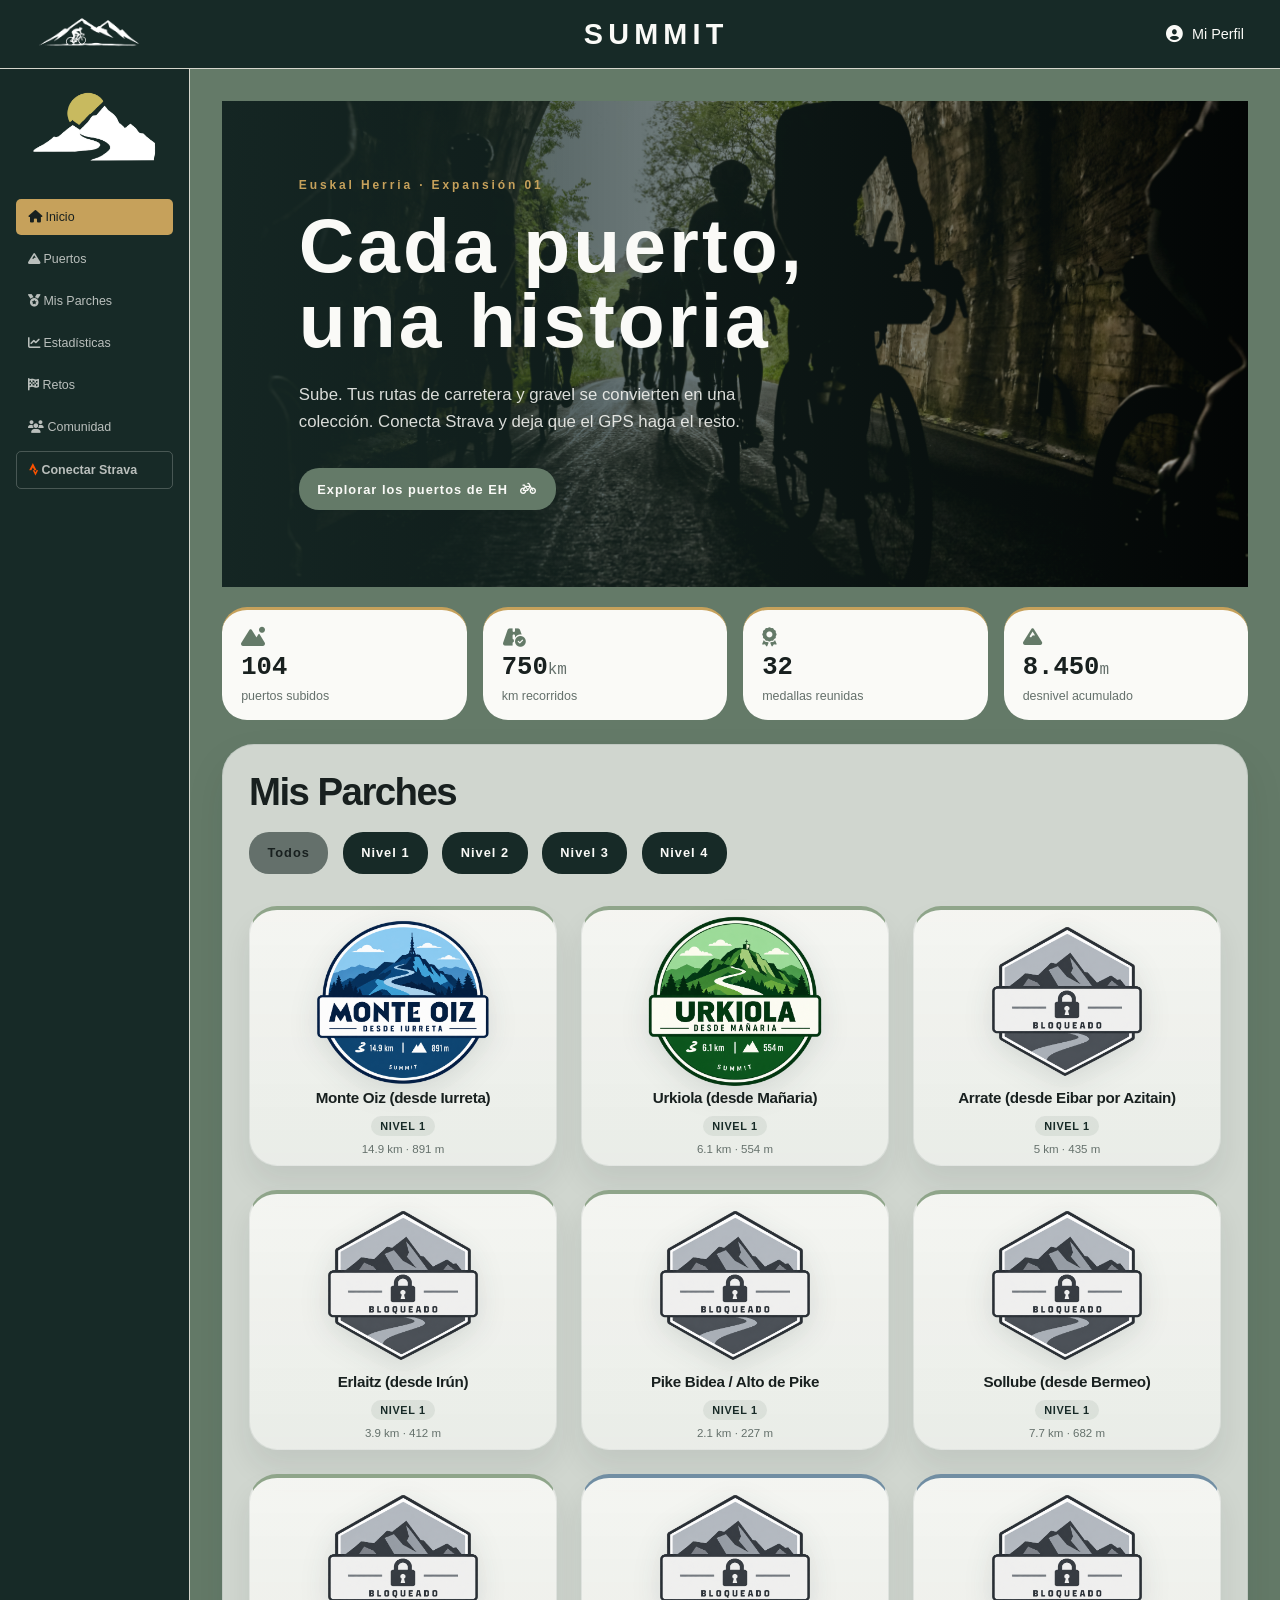
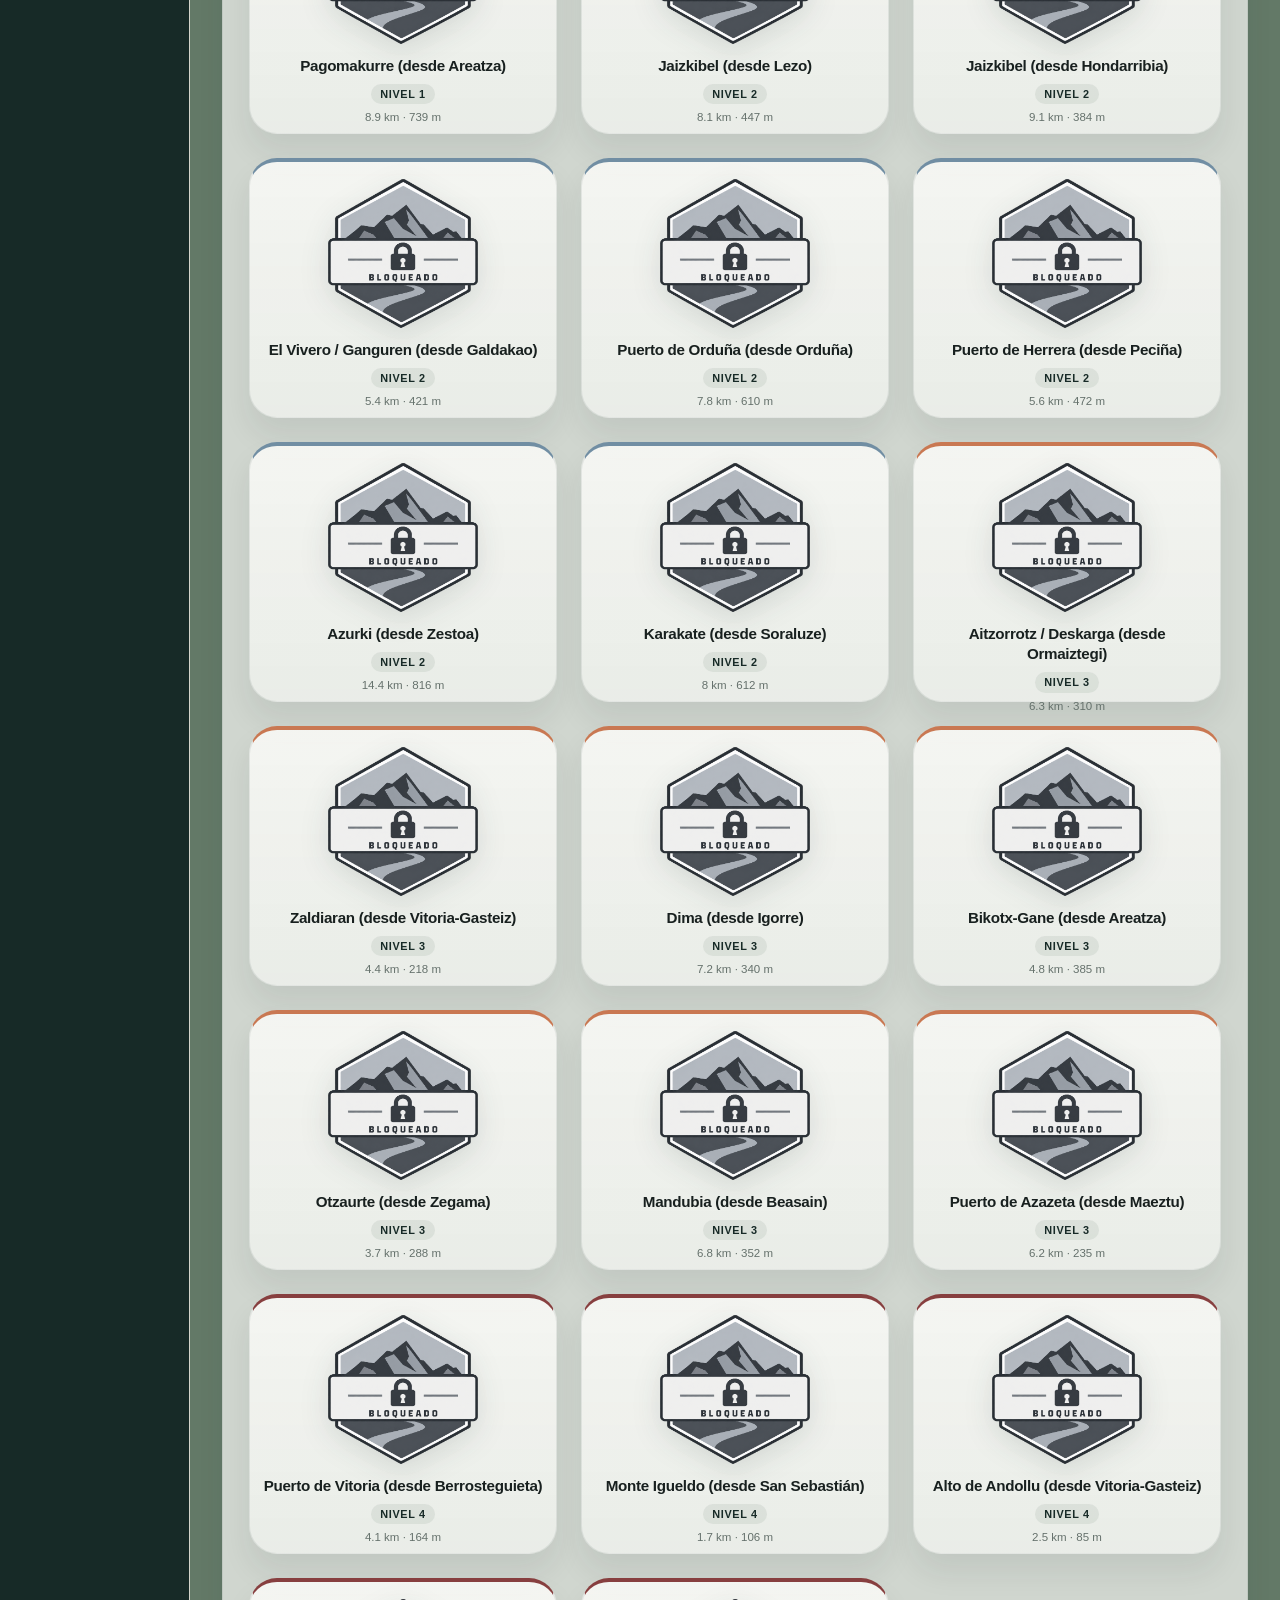
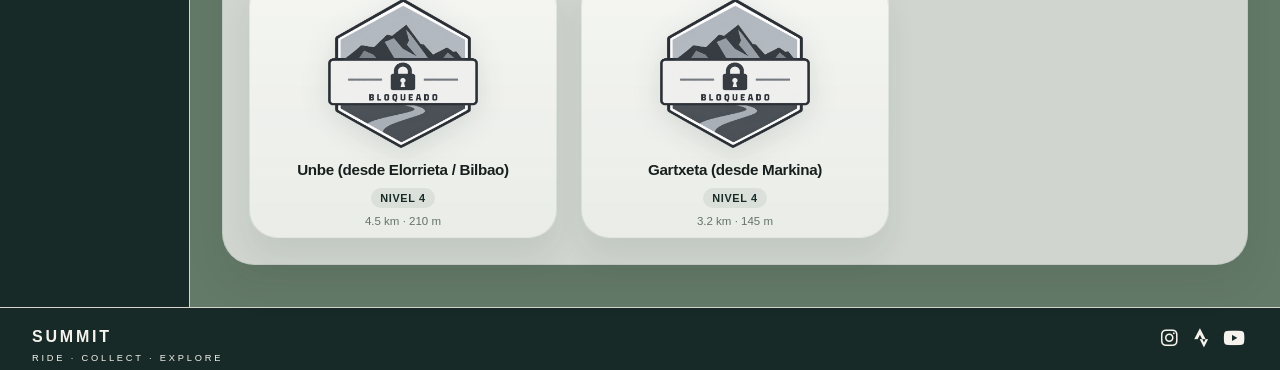
==== src/inicio/index.html @ 764a1c8b "cambios añadir html puertos" ====
<!DOCTYPE html>

<html>

<head>
    <title>SUMMIT</title>
    <link rel="icon" href="../../images/logo/summit_logo_filled.png">
    <link rel="stylesheet" href="styles.css">
    <link rel="stylesheet" href="https://cdnjs.cloudflare.com/ajax/libs/font-awesome/6.5.2/css/all.min.css">
</head>

<body>
    <header>
        <div class="logo_header">
            <img class="logo_headerIMG" src="../../images/logo/summit_logo3.png">
        </div>

        <div class="titulo_header">
            <h1>SUMMIT</h1>
        </div>

        <div class="miPerfil_header">
            <i class="fa-solid fa-circle-user"></i>
            <p>Mi Perfil</p>
        </div>
    </header>

    <main>
        <aside class="sidebar">
            <div class="logo">
                <img class="logo_sidebar" src="../../images/logo/summit_logo2.png">
            </div>

            <div class="links">
                <a class="is-active" href="#" aria-current="page">
                    <i class="fa-solid fa-house"></i>
                    <span>Inicio</span>
                </a>
                <a href="../puertos/puertos.html" target="_blank">
                    <i class="fa-solid fa-mountain"></i>
                    <span>Puertos</span>
                </a>

                <a href="#">
                    <i class="fa-solid fa-medal"></i>
                    <span>Mis Parches</span>
                </a>

                <a href="#">
                    <i class="fa-solid fa-chart-line"></i>
                    <span>Estadísticas</span>
                </a>

                <a href="#">
                    <i class="fa-solid fa-flag-checkered"></i>
                    <span>Retos</span>
                </a>

                <a href="#">
                    <i class="fa-solid fa-users"></i>
                    <span>Comunidad</span>
                </a>

                <a class="sidebar-strava" href="#" aria-label="Conectar Strava">
                    <i class="fa-brands fa-strava"></i>
                    <span>Conectar Strava</span>
                </a>
            </div>
        </aside>

        <section class="main-content">
            <div class="banner">
                <p class="banner-kicker">Euskal Herria · Expansión 01</p>
                <h1>Cada puerto,<br>una historia</h1>
                <p class="banner-copy">Sube. Tus rutas de carretera y gravel se convierten en una
                    colección. Conecta Strava y deja que el GPS haga el resto.</p>
                <a class="banner-button" href="../puertos/puertos.html" target="_self">Explorar los puertos de EH <i
                        class="fa-solid fa-bicycle"></i></a>
            </div>

            <div class="recuadros" id="stats">
                <div class="stat-tile">
                    <i class="fa-solid fa-mountain-sun"></i>
                    <span class="stat-valor">104</span>
                    <span class="stat-label">puertos subidos</span>
                </div>

                <div class="stat-tile">
                    <i class="fa-solid fa-road-circle-check"></i>
                    <span class="stat-valor">750<small>km</small></span>
                    <span class="stat-label">km recorridos</span>
                </div>

                <div class="stat-tile">
                    <i class="fa-solid fa-award"></i>
                    <span class="stat-valor">32</span>
                    <span class="stat-label">medallas reunidas</span>
                </div>

                <div class="stat-tile">
                    <i class="fa-solid fa-mountain"></i>
                    <span class="stat-valor">8.450<small>m</small></span>
                    <span class="stat-label">desnivel acumulado</span>
                </div>
            </div>

            <div class="miColeccion">
                <div class="misParches">
                    <h2>Mis Parches</h2>
                    <div class="filtroNiveles">
                        <a class="levelAll-button" href="#todos">Todos</a>
                        <a class="levelOne-button" href="#nivel1">Nivel 1</a>
                        <a class="levelTwo-button" href="#nivel2">Nivel 2</a>
                        <a class="levelThree-button" href="#nivel3">Nivel 3</a>
                        <a class="levelFour-button" href="#nivel4">Nivel 4</a>
                    </div>

                    <div class="parches" id="parchesContainer" aria-live="polite"></div>
                </div>
            </div>
        </section>


    </main>

    <footer>
        <h1>SUMMIT</h1>
        <p>RIDE · COLLECT · EXPLORE</p>

        <div class="social-links">
            <a href="https://www.instagram.com/summit_cyclingapp/?utm_source=ig_web_button_share_sheet"
                aria-label="Instagram">
                <i class="fa-brands fa-instagram"></i>
            </a>

            <a href="https://www.strava.com" aria-label="strava">
                <i class="fa-brands fa-strava"></i>
            </a>

            <a href="https://www.youtube.com" aria-label="youtube">
                <i class="fa-brands fa-youtube"></i>
            </a>
        </div>
    </footer>
    <script src="app.js"></script>
</body>

</html>
---- src/inicio/styles.css ----
:root {
    /* Se define la raíz del documento para guardar variables globales reutilizables. */
    /* COLORES PRINCIPALES */
    /* Agrupa los colores base del tema principal. */

    --color-forest: #172A27;
    /* Verde oscuro principal usado en los fondos de la app. */
    --color-mountain: #647A68;
    /* Verde medio para fondos secundarios o áreas de contenido. */
    --color-stone: #8B918C;
    /* Color gris cálido para detalles y elementos neutros. */
    --color-cream: #F3F1EA;
    /* Fondo claro tipo crema del diseño. */
    --color-snow: #FAFAF7;
    /* Blanco casi puro para texto sobre fondos oscuros. */
    --color-charcoal: #18201F;
    /* Color casi negro para texto principal. */


    /* COLORES DE ACENTO */
    /* Se definen tonos de acento para destacados visuales. */

    --color-terracotta: #C97852;
    /* Terracota para elementos de alerta o contraste. */
    --color-ochre: #C6A15B;
    /* Ocre para puntos de atención más suaves. */


    /* NIVELES DE PUERTOS */
    /* Colores asociados a dificultad de rutas o puertos. */

    --level-1: #8FA58A;
    /* Iniciación */
    /* Verde claro para nivel de inicio. */
    --level-2: #718EA3;
    /* Regular */
    /* Azul grisáceo para nivel medio. */
    --level-3: #C97852;
    /* Duro */
    /* Terracota para nivel difícil. */
    --level-4: #873F3F;
    /* Extremo */
    /* Rojo oscuro para nivel extremo. */


    /* TEXTO */
    /* Variables para tipografías y contrastes de texto. */

    --text-primary: #18201F;
    /* Color principal del texto. */
    --text-secondary: #64706B;
    /* Color secundario para textos menos importantes. */
    --text-light: #FAFAF7;
    /* Color claro para textos sobre fondos oscuros. */


    /* FONDOS */
    /* Variables para fondos generales de la interfaz. */

    --background: #F3F1EA;
    /* Fondo base de la página. */
    --surface: #FAFAF7;
    /* Fondo de tarjetas o paneles claros. */
    --surface-dark: #172A27;
    /* Fondo oscuro de paneles o barras. */


    /* BORDES */
    /* Variables para líneas y bordes visuales. */

    --border: #D5D5CC;
    /* Borde claro general. */
    --border-dark: #64706B;
    /* Borde más oscuro para contrastes. */


    /* ESTADOS */
    /* Variables para mensajes y estados. */

    --success: #647A68;
    /* Verde para éxito o confirmación. */
    --warning: #C6A15B;
    /* Ocre para advertencias. */
    --danger: #873F3F;
    /* Rojo oscuro para riesgo o error. */

    --font-display: "Baloo 2", "Segoe UI", sans-serif;
    --font-body: "Inter", "Segoe UI", sans-serif;
    --font-mono: "IBM Plex Mono", "Courier New", monospace;
}

.logo_headerIMG {
    /* Estilo del logo del encabezado principal. */
    display: block;
    /* Hace que la imagen se comporte como un bloque. */
    width: 110px;
    /* Define un ancho fijo para el logo. */
    max-width: 100%;
    /* Evita que el logo se desborde en tamaños pequeños. */
    height: auto;
    /* Mantiene la proporción original de la imagen. */
}

body {
    /* Estilo general del documento body. */
    margin: 0;
    /* Elimina el margen predeterminado del navegador. */
    background-color: var(--background);
    /* Usa el color de fondo general definido. */
}

header {
    /* Estilo del encabezado superior de la página. */
    display: flex;
    /* Activa el layout flexible para alinear los elementos en fila. */
    align-items: center;
    /* Centra verticalmente los elementos del encabezado. */
    gap: 0.85rem;
    /* Separación entre los elementos del header. */
    min-height: 68px;
    /* Altura mínima del encabezado. */
    padding: 0 2.25rem;
    /* Espaciado horizontal interno del encabezado. */
    background-color: var(--color-forest);
    /* Fondo oscuro del header. */
    font-family: var(--font-display);
    /* Fuente general del header. */
    border-bottom: 1px solid var(--border);
    /* Línea inferior de separación visual. */
}

.logo_header {
    /* Contenedor del logo en la parte izquierda del header. */
    flex: 0 0 110px;
    /* Fija el ancho del contenedor del logo. */
    display: flex;
    /* Habilita flex para centrar el contenido interno. */
    align-items: center;
    /* Centra verticalmente el contenido. */
    justify-content: center;
    /* Centra horizontalmente el logo. */
}

.titulo_header {
    /* Contenedor del título central del header. */
    flex: 1 1 auto;
    /* Ocupa el espacio restante y se adapta al ancho. */
    display: flex;
    /* Activa flexbox para centrar el texto. */
    justify-content: center;
    /* Centra el texto horizontalmente. */
    align-items: center;
    /* Centra el texto verticalmente. */
    text-align: center;
    /* Alinea el texto al centro. */
}

.titulo_header h1 {
    /* Estilo del h1 del título del header. */
    margin: 0;
    /* Elimina el margen superior e inferior del h1. */
    color: var(--color-snow);
    /* Texto blanco claro para contraste. */
    font-size: clamp(1.25rem, 2.5vw, 1.8rem);
    /* Tamaño de fuente adaptable según el ancho. */
    font-weight: 700;
    /* Texto en negrita. */
    letter-spacing: 0.18em;
    /* Espaciado entre letras para un estilo editorial. */
}

.miPerfil_header {
    /* Contenedor del texto e icono de Mi Perfil en la derecha. */
    flex: 0 0 auto;
    /* Evita que el bloque se estire demasiado. */
    margin-left: auto;
    /* Empuja este bloque a la parte derecha del header. */
    display: flex;
    /* Pone el icono y el texto en una fila. */
    align-items: center;
    /* Alinea verticalmente icono y texto. */
    gap: 0.55rem;
    /* Separación entre el icono y el texto. */
    color: var(--color-snow);
    /* Hace visible el contenido con color blanco. */

}

.miPerfil_header i {
    /* Estilo del icono del perfil. */
    font-size: 1.05rem;
    /* Tamaño del icono. */
    color: var(--color-snow);
    /* Icono blanco para contrastar con el fondo oscuro. */
    line-height: 1;
    /* Ajusta la altura de línea del icono. */
}

.miPerfil_header p {
    /* Estilo del texto Mi Perfil. */
    margin: 0;
    /* Quita el margen por defecto. */
    color: var(--color-snow);
    /* Color blanco para el texto. */
    font-size: 0.9rem;
    /* Tamaño de texto pequeño y legible. */
}

.miPerfil_header:hover {
    /* Efecto al pasar el cursor sobre Mi Perfil. */
    color: var(--text-light);
    /* Mantiene el texto claro. */
    background-color: rgba(250, 250, 247, 0.12);
    /* Fondo sutil al hacer hover. */
}

@media (max-width: 600px) {

    /* Ajustes para pantallas pequeñas. */
    header {
        /* Reduce el alto y el padding del header en móviles. */
        min-height: 72px;
        /* Altura mínima menor para pantallas pequeñas. */
        padding: 0 1rem;
        /* Reduce el espacio horizontal interno. */
    }

    .logo_headerIMG {
        /* Ajusta el tamaño del logo en versión móvil. */
        width: 20px;
        /* Logo más pequeño para caber mejor. */
    }

    .sidebar {
        /* Ajusta la sidebar en pantallas chicas. */
        width: 120px;
        /* Reduce el ancho de la barra lateral. */
        padding: 18px 12px;
        /* Ajusta el padding para el espacio disponible. */
    }
}

main {
    /* Contenedor principal del contenido central. */
    margin: 0;
    /* Quita el margen por defecto. */
    min-height: calc(100vh - 150px);
    /* Calcula la altura restante de la pantalla. */

    display: flex;
    /* Coloca los elementos del main en fila. */

    background-color: var(--color-mountain);
    /* Fondo verde medio para la zona principal. */
    color: var(--text-primary);
    /* Color de texto principal del contenido. */
    font-family: var(--font-body);
    /* Fuente de la mayoría del contenido. */
}

.sidebar {
    /* Barra lateral izquierda. */
    width: 190px;
    /* Ancho fijo de la sidebar. */
    min-height: calc(100vh - 150px);
    /* Altura mínima para llenar el espacio disponible. */

    background-color: var(--color-forest);
    /* Fondo oscuro de la sidebar. */
    color: var(--text-light);
    /* Texto claro dentro del menú lateral. */

    padding: 22px 16px;
    /* Espaciado interno de la sidebar. */

    box-sizing: border-box;
    /* Incluye padding y border en el ancho total. */
    border-right: 1px solid var(--border);
    /* Línea inferior de separación visual. */
}

.logo {
    /* Contenedor del logo de la sidebar. */
    width: 100%;
    /* Ocupa todo el ancho disponible. */
}

.logo_sidebar {
    /* Imagen del logo dentro de la sidebar. */
    display: block;
    /* Hace que la imagen quede como bloque. */
    width: 88%;
    /* Ajusta el ancho del logo de la sidebar. */
    margin: 0 auto;
    /* Centra la imagen horizontalmente. */
}

.links {
    /* Contenedor de los enlaces del menú lateral. */
    display: flex;
    /* La lista se organiza en columna. */
    flex-direction: column;
    /* Apila los enlaces verticalmente. */
    gap: 0.35rem;
    /* Espacio entre cada enlace. */
    margin-top: 2.25rem;
    /* Separa del logo superior. */
}

.links a {
    /* Estilo de cada enlace del menú lateral. */
    display: block;
    /* Hace que cada enlace tenga bloque propio. */
    color: rgba(250, 250, 247, 0.72);
    /* Texto casi blanco con transparencia. */
    text-decoration: none;
    /* Elimina el subrayado de links. */
    padding: 0.7rem 0.75rem;
    /* Espaciado interior de cada item. */
    border-radius: 5px;
    /* Bordes redondeados suaves. */
    font-size: 0.78rem;
    /* Tamaño pequeño de texto. */
    transition: background-color 160ms ease, color 160ms ease;
    /* Transición visual al hover. */
}

.links a:hover {
    /* Efecto al pasar el mouse por un enlace. */
    color: var(--text-light);
    /* Texto blanco más intenso. */
    background-color: var(--color-ochre);
    /* Fondo semi transparente al resaltar. */
}

.links a:focus-visible {
    color: var(--text-light);
    background-color: rgba(250, 250, 247, 0.1);
}


.links a.is-active {
    background-color: var(--color-ochre);
    color: var(--color-charcoal);
}

.links a.is-active:hover {
    background-color: var(--color-ochre);
    color: var(--color-charcoal);
}

.sidebar-strava {
    margin-top: auto;
    display: flex;
    align-items: center;
    justify-content: center;
    gap: 0.55rem;
    padding: 0.75rem;
    border-radius: 8px;
    border: 1px solid rgba(250, 250, 247, 0.22);
    color: var(--text-light);
    text-decoration: none;
    font-size: 0.8rem;
    font-weight: 600;
    transition: border-color 160ms ease, background-color 160ms ease;
}

.sidebar-strava i {
    color: #FC5200;
}

.sidebar-strava:hover,
.sidebar-strava:focus-visible {
    background-color: rgba(250, 250, 247, 0.08);
    border-color: var(--color-ochre);
}


.main-content {
    /* Contenedor general para el contenido principal. */
    flex: 1;
    /* Ocupa el espacio restante del layout. */
    padding: 32px;
    /* Espacio interior para el contenido. */
}

.main-content h1 {
    color: var(--color-snow);
}

.banner {
    min-height: 460px;
    padding: clamp(2rem, 6vw, 5rem);
    box-sizing: border-box;
    display: flex;
    flex-direction: column;
    justify-content: center;
    align-items: flex-start;
    position: relative;
    overflow: hidden;
    background-image: linear-gradient(90deg, rgba(23, 42, 39, 0.9) 0%, rgba(23, 42, 39, 0.52) 56%, rgba(23, 42, 39, 0.12) 100%), url(../../images/photo/fotoBanner.jpg);
    background-size: cover;
    background-position: center;
    color: var(--color-snow);
}

.banner-kicker {
    margin: 0 0 1rem;
    color: var(--color-ochre);
    font-size: 0.75rem;
    font-weight: 700;
    letter-spacing: 0.24em;
}

.banner h1 {
    margin: 0;
    font-size: clamp(2.5rem, 6vw, 5.5rem);
    line-height: 0.98;
    letter-spacing: 0.04em;
}

.banner-copy {
    max-width: 29rem;
    margin: 1.5rem 0 2rem;
    color: rgba(250, 250, 247, 0.86);
    font-size: 1.05rem;
    line-height: 1.6;
}

.banner-button {
    display: inline-flex;
    align-items: center;
    gap: 0.75rem;
    padding: 0.85rem 1.15rem;
    background-color: var(--color-mountain);
    color: var(--color-snow);
    text-decoration: none;
    font-size: 0.8rem;
    font-weight: 700;
    letter-spacing: 0.08em;
    transition: background-color 160ms ease, transform 160ms ease;
    border-radius: 20px;
}

.banner-button:hover {
    background-color: var(--color-forest);
    transform: translateY(-2px);
}

.recuadros {
    display: grid;
    grid-template-columns: repeat(4, minmax(0, 1fr));
    gap: 1rem;
    margin-top: 1.25rem;
}

.stat-tile {
    display: flex;
    flex-direction: column;
    gap: 0.4rem;
    background-color: var(--surface);
    border-top: 3px solid var(--color-ochre);
    padding: 1.1rem 1.2rem;
    box-shadow: var(--shadow-suave);
    border-radius: 25px;
}

.stat-tile i {
    color: var(--color-mountain);
    font-size: 1.2rem;
}

.stat-valor {
    font-family: var(--font-mono);
    font-size: 1.6rem;
    font-weight: 600;
    color: var(--text-primary);
}

.stat-valor small {
    font-size: 1rem;
    font-weight: 500;
    color: var(--text-secondary);
}

.stat-label {
    font-size: 0.78rem;
    color: var(--text-secondary);
}

@media (max-width: 700px) {
    .recuadros {
        grid-template-columns: 1fr;
    }
}

.levelAll-button,
.levelOne-button,
.levelTwo-button,
.levelThree-button,
.levelFour-button {
    display: inline-flex;
    align-items: center;
    gap: 0.75rem;
    padding: 0.85rem 1.15rem;
    background-color: var(--surface-dark);
    color: var(--color-snow);
    text-decoration: none;
    font-size: 0.8rem;
    font-weight: 700;
    letter-spacing: 0.08em;
    transition: background-color 160ms ease, transform 160ms ease;
    border-radius: 20px;
}

.levelAll-button:hover {
    background-color: var(--border-dark);
    color: #18201F
}

.levelOne-button:hover {
    background-color: var(--level-1);
}

.levelTwo-button:hover {
    background-color: var(--level-2);
}

.levelThree-button:hover {
    background-color: var(--level-3);
}

.levelFour-button:hover {
    background-color: var(--level-4);
}

.levelAll-button.is-active {
    background-color: var(--border-dark);
    color: #18201F;
}

.levelOne-button.is-active {
    background-color: var(--level-1);
}

.levelTwo-button.is-active {
    background-color: var(--level-2);
}

.levelThree-button.is-active {
    background-color: var(--level-3);
}

.levelFour-button.is-active {
    background-color: var(--level-4);
}

.misParches {
    display: flex;
    flex-direction: column;
    gap: 1rem;
    width: 100%;
    background: rgba(250, 250, 247, 0.72);
    border: 1px solid rgba(23, 42, 39, 0.08);
    border-radius: 32px;
    padding: 28px 26px 26px;
    margin: 10px auto;
    box-sizing: border-box;
    box-shadow: 0 18px 40px rgba(23, 42, 39, 0.08);
}

.misParches h2 {
    margin: 0;
    font-family: var(--font-display);
    font-size: clamp(2.1rem, 3vw, 3.1rem);
    line-height: 1;
    color: var(--text-primary);
    letter-spacing: -0.04em;
}

.filtroNiveles {
    display: flex;
    flex-wrap: wrap;
    gap: 0.9rem;
    margin-top: 0.25rem;
}

.miColeccion {
    display: block;
    width: 100%;
    margin-top: 1.5rem;
}

.parches {
    display: grid;
    grid-template-columns: repeat(3, minmax(150px, 1fr));
    gap: 1.5rem;
    width: 100%;
    margin-top: 1rem;
}

.puerto {
    min-height: 260px;
    width: 100%;
    perspective: 1000px;
    cursor: pointer;
    box-sizing: border-box;
}

.puerto[data-nivel="1"] .puertoCara {
    border-top: 4px solid var(--level-1);
}

.puerto[data-nivel="2"] .puertoCara {
    border-top: 4px solid var(--level-2);
}

.puerto[data-nivel="3"] .puertoCara {
    border-top: 4px solid var(--level-3);
}

.puerto[data-nivel="4"] .puertoCara {
    border-top: 4px solid var(--level-4);
}

.puerto:hover .puertoCard,
.puerto:focus-visible .puertoCard {
    transform: translateY(-4px);
    box-shadow: 0 24px 40px rgba(23, 42, 39, 0.12);
}

.puerto:focus-visible {
    outline: 3px solid var(--color-ochre);
    outline-offset: 4px;
    border-radius: 28px;
}

.puertoCard {
    position: relative;
    width: 100%;
    min-height: 260px;
    transform-style: preserve-3d;
    transition: transform 500ms ease, box-shadow 180ms ease;
}

.puerto.is-flipped .puertoCard {
    transform: rotateY(180deg);
}

.puertoCara {
    position: absolute;
    inset: 0;
    display: flex;
    flex-direction: column;
    align-items: center;
    justify-content: flex-start;
    padding: 1rem 0.8rem 1.1rem;
    border: 1px solid rgba(23, 42, 39, 0.08);
    border-radius: 28px;
    box-shadow: 0 18px 30px rgba(23, 42, 39, 0.08);
    box-sizing: border-box;
    backface-visibility: hidden;
}

.puertoFrontal {
    background: linear-gradient(180deg, rgba(250, 250, 247, 0.86), rgba(236, 239, 234, 0.9));
}

.puertoTrasero {
    justify-content: center;
    gap: 0.55rem;
    padding: 1.5rem;
    background: var(--color-forest);
    color: var(--color-snow);
    transform: rotateY(180deg);
    text-align: center;
}

.puertoTrasero h3 {
    max-width: 15rem;
    margin: 0;
    font-family: var(--font-display);
    font-size: 1.15rem;
    line-height: 1.2;
}

.puertoBackKicker,
.puertoBackHint {
    color: var(--color-ochre);
    font-size: 0.63rem;
    font-weight: 700;
    letter-spacing: 0.12em;
    text-transform: uppercase;
}

.puertoBackHint {
    margin-top: 0.25rem;
    color: rgba(250, 250, 247, 0.62);
    font-size: 0.58rem;
}

.puertoDetalle {
    display: grid;
    grid-template-columns: repeat(2, 1fr);
    gap: 0.7rem 1rem;
    width: 100%;
    margin: 0.3rem 0 0;
}

.puertoDetalle div {
    display: flex;
    flex-direction: column;
    gap: 0.15rem;
}

.puertoDetalle dt {
    color: rgba(250, 250, 247, 0.62);
    font-size: 0.62rem;
    text-transform: uppercase;
}

.puertoDetalle dd {
    margin: 0;
    color: var(--color-snow);
    font-family: var(--font-mono);
    font-size: 0.75rem;
}

.puertoLogoWrap {
    width: 100%;
    display: flex;
    justify-content: center;
    align-items: center;
    min-height: 150px;
}

.chapa {
    width: 76%;
    max-width: 180px;
    height: auto;
    display: block;
    object-fit: contain;
    filter: drop-shadow(0 8px 14px rgba(23, 42, 39, 0.12));
}

.puertoInfo {
    width: 100%;
    margin-top: 0.75rem;
    text-align: center;
}

.puertoInfo h3 {
    margin: 0;
    color: var(--text-primary);
    font-family: var(--font-display);
    font-size: 0.95rem;
    line-height: 1.35;
    letter-spacing: -0.02em;
}

.nivelBadge {
    display: inline-block;
    margin: 0.45rem 0 0.3rem;
    padding: 0.28rem 0.6rem;
    background: rgba(100, 122, 104, 0.12);
    color: var(--color-forest);
    border-radius: 999px;
    font-size: 0.68rem;
    font-weight: 700;
    letter-spacing: 0.06em;
    text-transform: uppercase;
}

.puertoInfo p:last-child {
    margin: 0;
    color: var(--text-secondary);
    font-size: 0.72rem;
    line-height: 1.5;
}

#parcheNivel1,
#parcheNivel2 {
    width: 100%;
    max-width: 230px;
    height: auto;
    display: block;
    border-radius: 50% 50% 42% 42% / 44% 44% 56% 56%;
    box-shadow: 0 12px 18px rgba(23, 42, 39, 0.12);
    border: 4px solid rgba(250, 250, 247, 0.75);
    background: #fff;
}

@media (max-width: 900px) {
    .parches {
        grid-template-columns: repeat(2, minmax(150px, 1fr));
    }
}

@media (max-width: 520px) {
    .parches {
        grid-template-columns: 1fr;
    }
}

@media (max-width: 520px) {
    .parches {
        grid-template-columns: 1fr;
    }

    .estadisticas {
        grid-template-columns: 1fr;
    }
}


footer {
    /* Estilo del pie de página. */
    padding: 1.25rem 2rem;
    /* Espaciado interno del footer. */
    background: var(--color-forest);
    /* Fondo oscuro del footer. */
    color: #f6f3ed;
    /* Color claro del texto del footer. */
    font-family: var(--font-display);
    /* Fuente del texto del footer. */
    font-weight: 500;
    /* Grosor medio para el texto. */
    letter-spacing: 0.25em;
    /* Espaciado amplio entre letras. */
    font-size: 0.7rem;
    /* Tamaño pequeño del texto. */
    border-top: 1px solid var(--border);
    /* Borde superior visual. */
    display: flex;
    /* Activa flex para controlar distribución interna. */
    flex-direction: column;
    /* Coloca los elementos apilados verticalmente. */
    align-items: flex-start;
    /* Alinea el contenido a la izquierda. */
}

footer h1,
footer p {
    /* Elimina el margen de los encabezados y párrafos del footer. */
    margin: 0;
    /* Quita márgenes por defecto. */
}

footer h1 {
    /* Tamaño del título del footer. */
    font-size: 1rem;
    /* Texto de tamaño medio. */
}

footer p {
    /* Estilo del texto de lema del footer. */
    margin-top: 0.45rem;
    /* Separación superior del lema con respecto al título. */
    font-size: 0.58rem;
    /* Tamaño pequeño del lema. */
}

footer .social-links {
    /* Contenedor de iconos sociales del footer. */
    margin-left: auto;
    /* Empuja el bloque hacia la derecha. */
    display: flex;
    /* Coloca los iconos en fila. */
    gap: 0.8rem;
    /* Separación entre iconos. */
    align-items: center;
    /* Centra los iconos verticalmente. */
    margin-top: -2.2rem;
    /* Sube el bloque para alinearlo visualmente con el resto del footer. */
}

footer .social-links a {
    /* Estilo de cada enlace de redes sociales. */
    color: #f6f3ed;
    /* Los iconos se muestran blancos. */
    font-size: 1.2rem;
    /* Tamaño visible de los iconos. */
    text-decoration: none;
    /* Elimina el subrayado de los enlaces. */
    transition: opacity 0.2s ease;
    /* Transición suave de brillo al pasar el mouse. */
}

footer .social-links a:hover {
    /* Efecto al pasar el ratón por un icono social. */
    opacity: 0.8;
    /* Reduce la opacidad para dar feedback visual. */
}
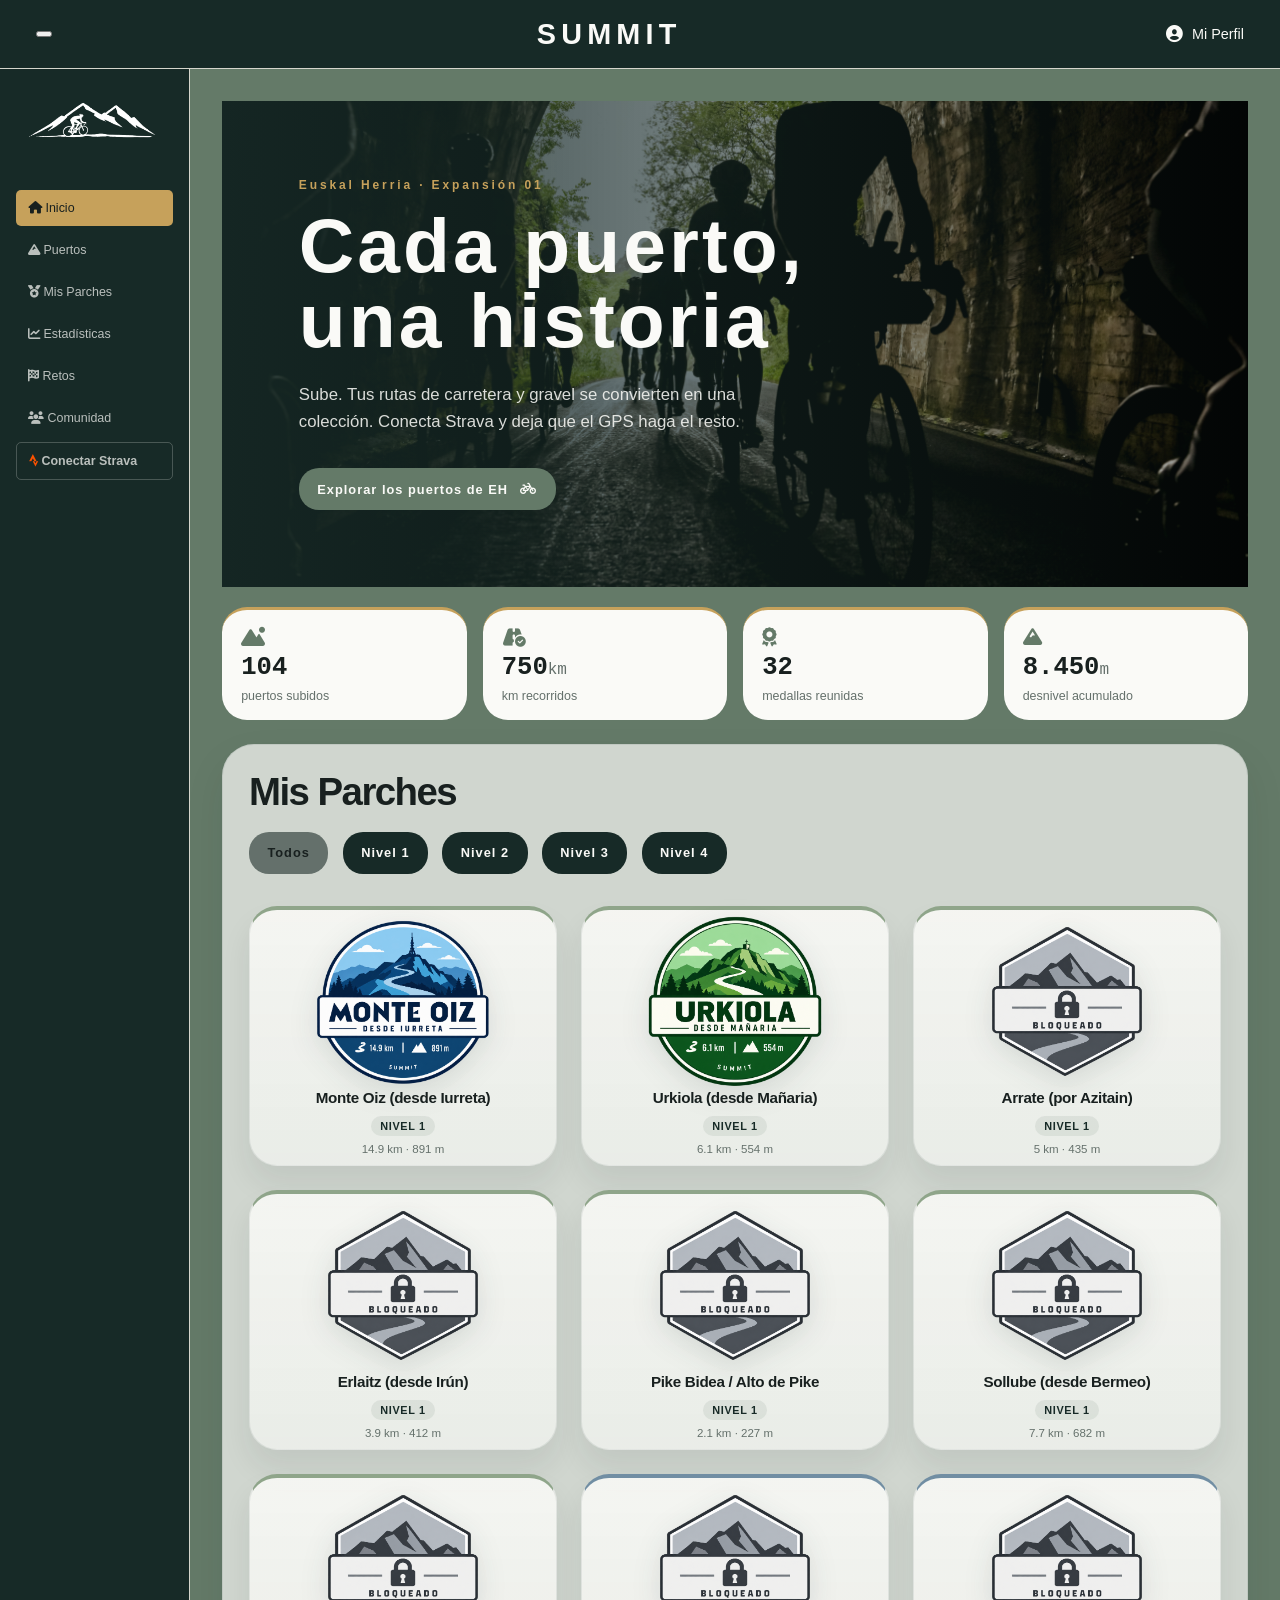
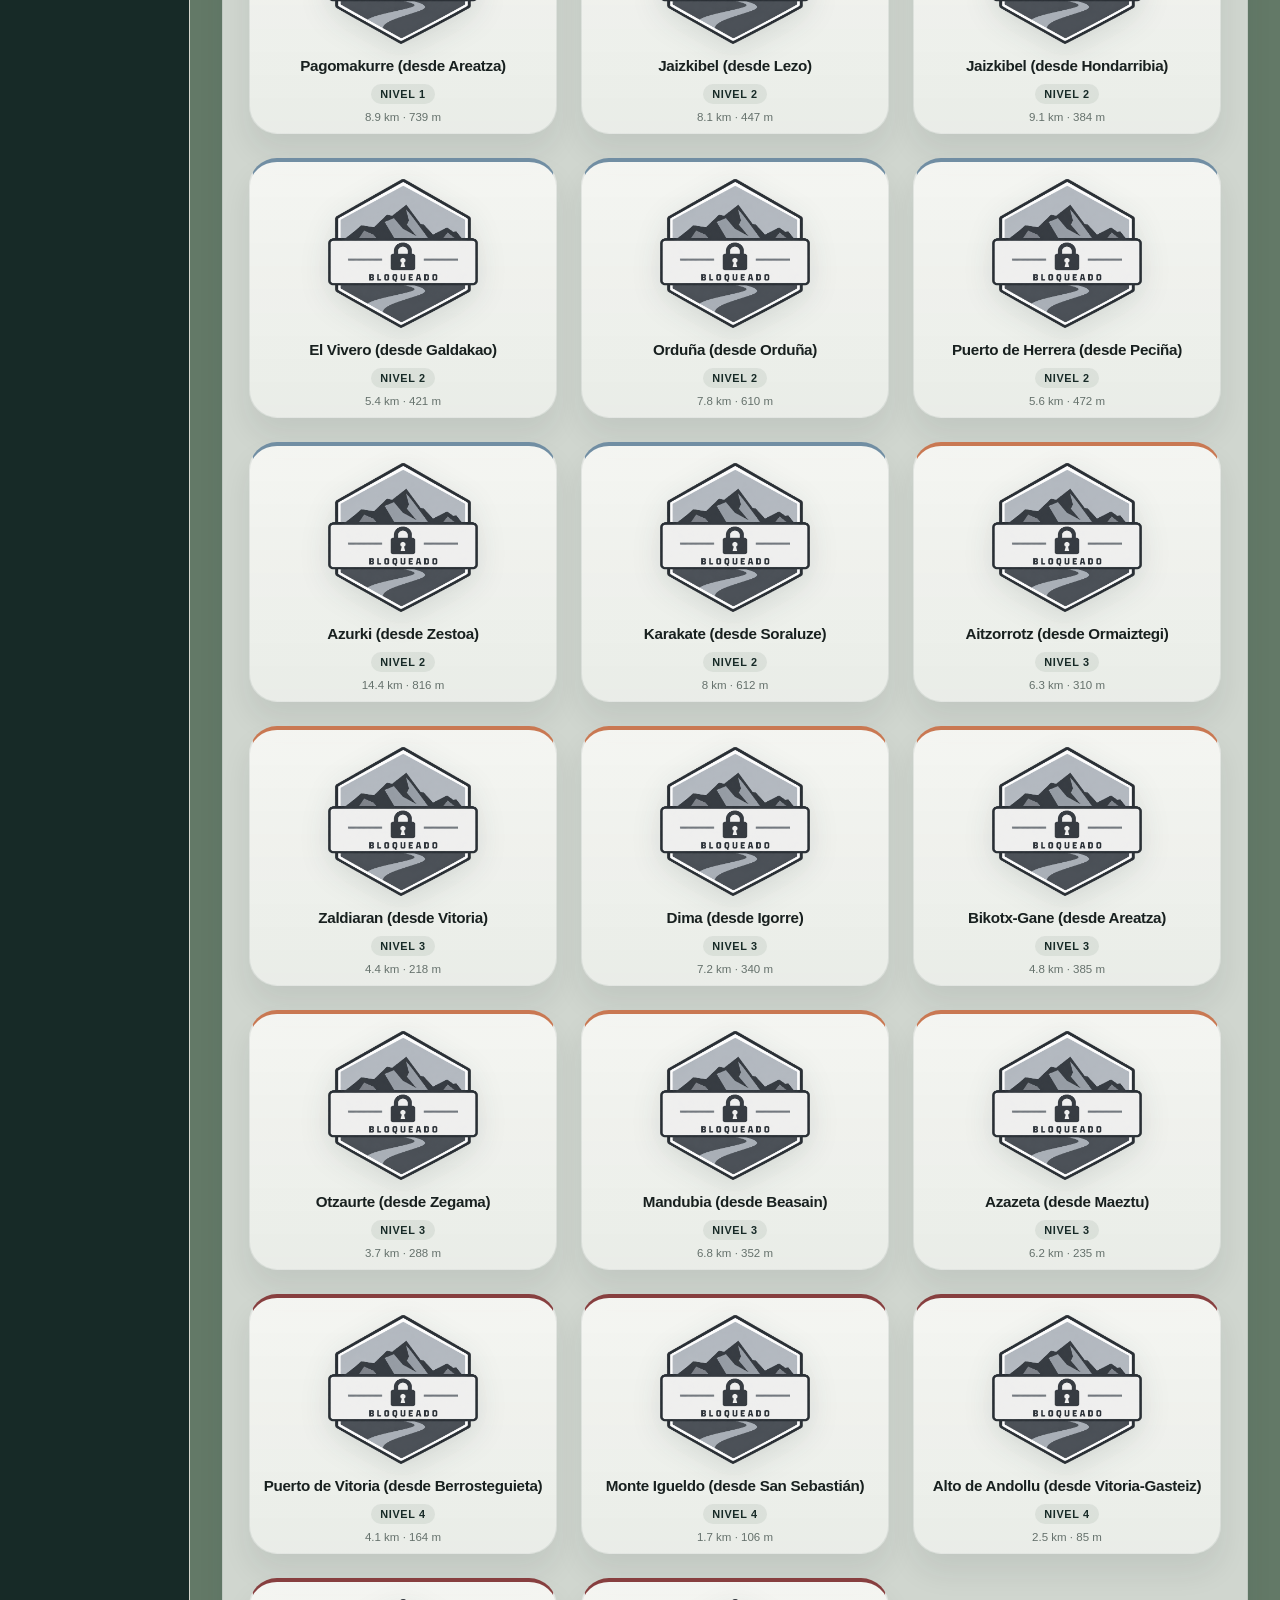
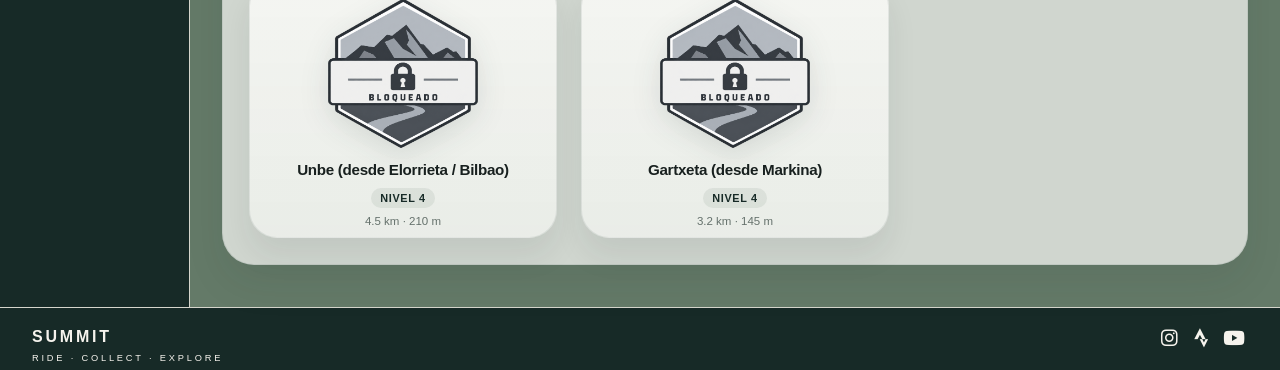
==== commit 9db8590e: "seguimos avanzando loolollo" ====
--- a/src/inicio/index.html
+++ b/src/inicio/index.html
@@ -11,9 +11,11 @@
 
 <body>
     <header>
-        <div class="logo_header">
-            <img class="logo_headerIMG" src="../../images/logo/summit_logo3.png">
-        </div>
+        <button class="menu-toggle" type="button" aria-label="Abrir menú" aria-expanded="false">
+            <span></span>
+            <span></span>
+            <span></span>
+        </button>
 
         <div class="titulo_header">
             <h1>SUMMIT</h1>
@@ -28,15 +30,14 @@
     <main>
         <aside class="sidebar">
             <div class="logo">
-                <img class="logo_sidebar" src="../../images/logo/summit_logo2.png">
+                <img class="logo_sidebar" src="../../images/logo/summit_logo3.png">
             </div>
-
             <div class="links">
                 <a class="is-active" href="#" aria-current="page">
                     <i class="fa-solid fa-house"></i>
                     <span>Inicio</span>
                 </a>
-                <a href="../puertos/puertos.html" target="_blank">
+                <a href="../puertos/puertos.html" target="_self">
                     <i class="fa-solid fa-mountain"></i>
                     <span>Puertos</span>
                 </a>
@@ -51,7 +52,7 @@
                     <span>Estadísticas</span>
                 </a>
 
-                <a href="#">
+                <a href="../retos/retos.html">
                     <i class="fa-solid fa-flag-checkered"></i>
                     <span>Retos</span>
                 </a>
